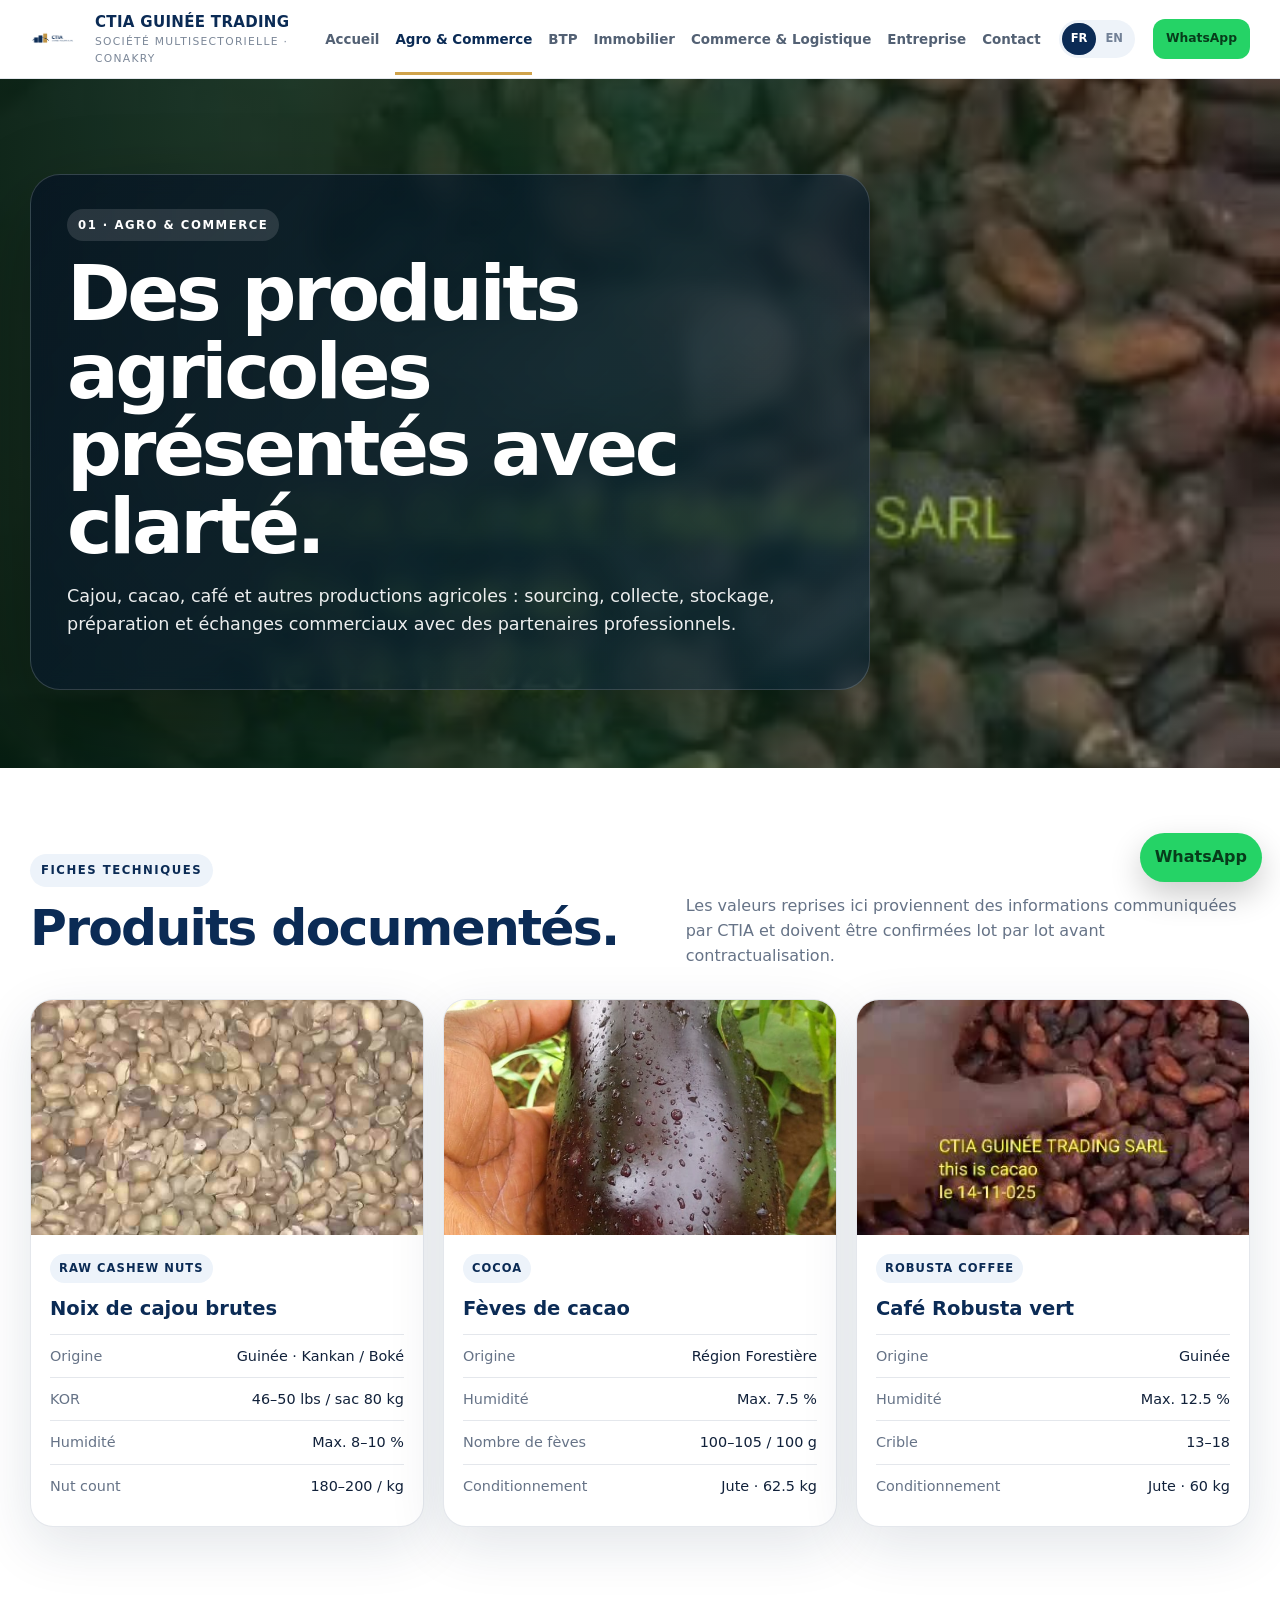
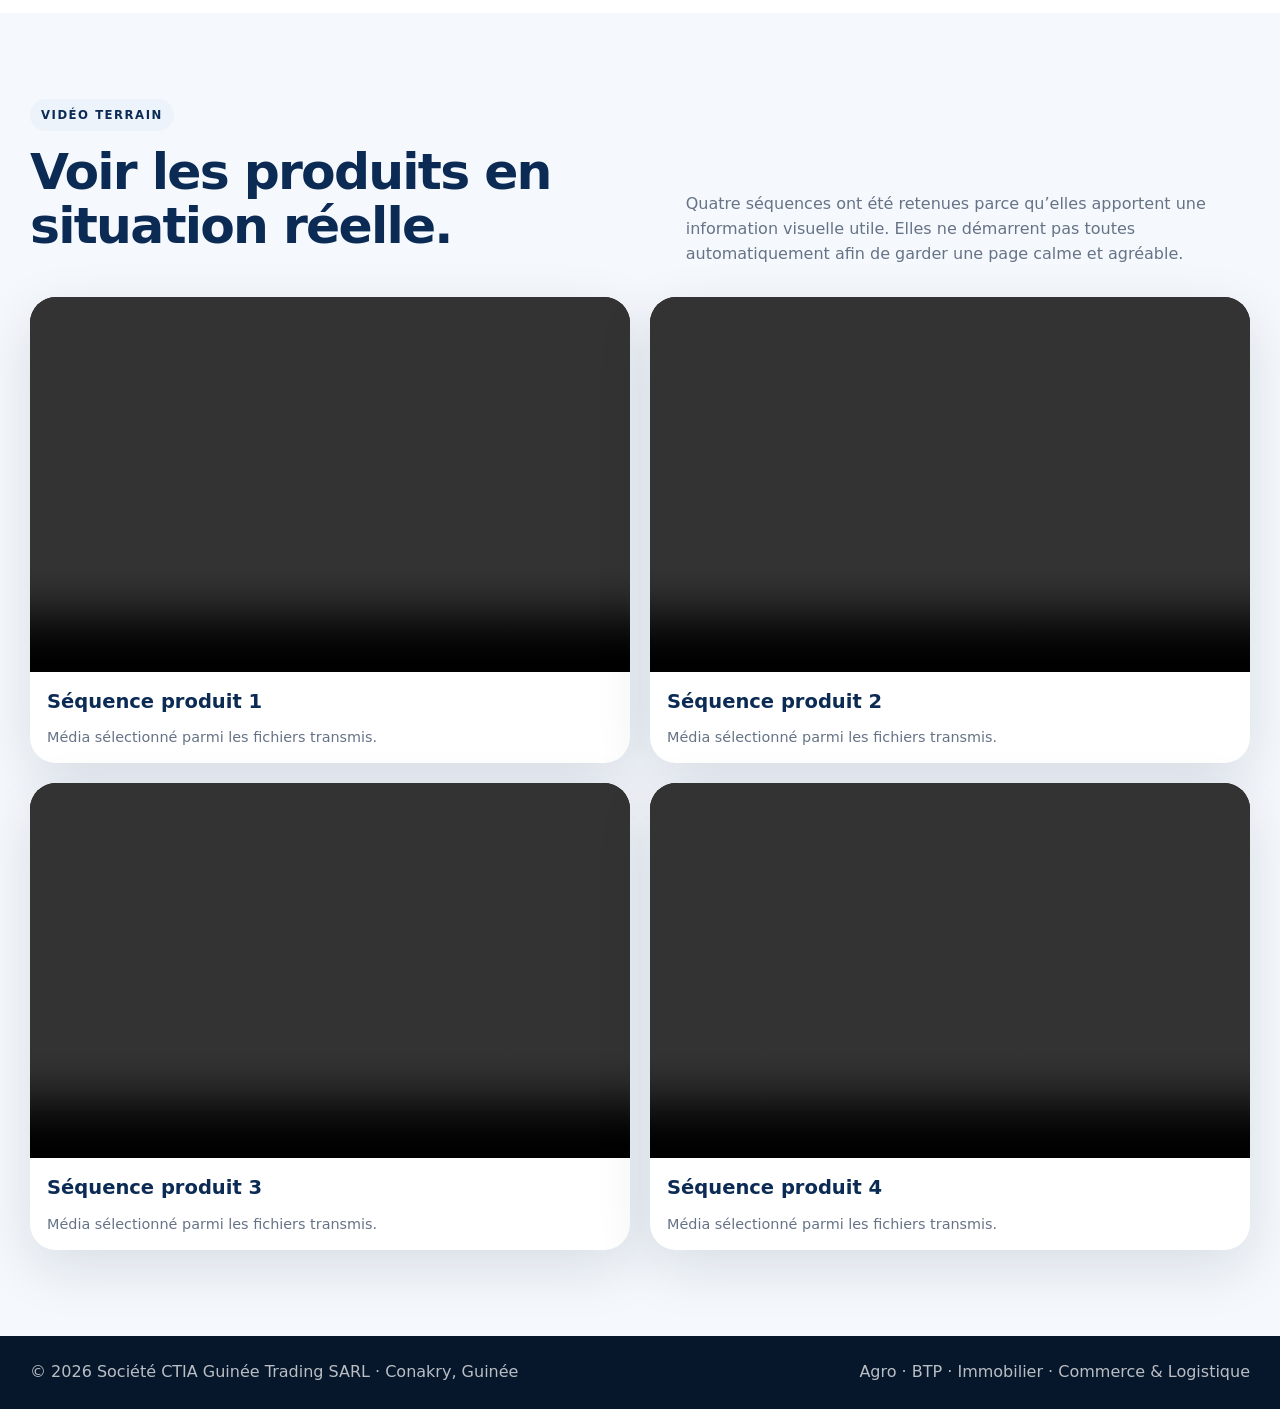
==== ctia-guinee-trading/agro.html @ 24e88678 "Add CTIA Guinée Trading website" ====
<!doctype html><html lang="fr"><head><meta charset="utf-8"><meta name="viewport" content="width=device-width,initial-scale=1"><meta name="description" content="Agriculture, cajou, cacao, café, sourcing, stockage et commerce."><meta name="theme-color" content="#0c2d59"><title>CTIA — Agro & Commerce</title><link rel="icon" href="assets/images/logo-ctia.png"><link rel="stylesheet" href="assets/site.css"></head><body><header class="top"><div class="wrap nav">
<a class="brand" href="index.html"><img src="assets/images/logo-ctia.png" alt="CTIA Guinée Trading"><span><b>CTIA GUINÉE TRADING</b><small>SOCIÉTÉ MULTISECTORIELLE · CONAKRY</small></span></a>
<nav class="navlinks" id="siteNav"><a href="index.html" class="" data-i18n="nav_home"></a><a href="agro.html" class="active" data-i18n="nav_agro"></a><a href="btp.html" class="" data-i18n="nav_btp"></a><a href="immobilier.html" class="" data-i18n="nav_immo"></a><a href="commerce.html" class="" data-i18n="nav_trade"></a><a href="entreprise.html" class="" data-i18n="nav_company"></a><a href="contact.html" class="" data-i18n="nav_contact"></a></nav>
<div class="lang"><button data-lang="fr">FR</button><button data-lang="en">EN</button></div>
<a class="nav-cta" href="https://wa.me/224626817279" target="_blank">WhatsApp</a>
<button class="menu" aria-label="Menu">☰</button></div></header><main>
<section class="hero hero-sub"><img class="hero-img" src="assets/images/agro1.jpg" alt="Agriculture"><div class="overlay green"></div><div class="wrap hero-copy"><div class="hero-panel"><div class="eyebrow">01 · AGRO & COMMERCE</div><h1 data-fr="Des produits agricoles présentés avec clarté." data-en="Agricultural products presented with clarity."></h1><p class="lead" data-fr="Cajou, cacao, café et autres productions agricoles : sourcing, collecte, stockage, préparation et échanges commerciaux avec des partenaires professionnels." data-en="Cashew, cocoa, coffee and other agricultural products: sourcing, collection, storage, preparation and trade with professional partners."></p></div></div></section>
<section class="section"><div class="wrap"><div class="intro reveal"><div><div class="eyebrow" data-fr="Fiches techniques" data-en="Technical sheets"></div><h2 data-fr="Produits documentés." data-en="Documented products."></h2></div><div><p data-fr="Les valeurs reprises ici proviennent des informations communiquées par CTIA et doivent être confirmées lot par lot avant contractualisation." data-en="The values shown here come from information supplied by CTIA and should be confirmed for each lot before contracting."></p></div></div><div class="specs">
<article class="spec-card reveal"><img src="assets/images/agro2.jpg" alt="Cajou"><div class="spec-pad"><div class="tag">RAW CASHEW NUTS</div><h3 data-fr="Noix de cajou brutes" data-en="Raw cashew nuts"></h3><div class="row"><span data-fr="Origine" data-en="Origin"></span><span>Guinée · Kankan / Boké</span></div><div class="row"><span>KOR</span><span>46–50 lbs / sac 80 kg</span></div><div class="row"><span data-fr="Humidité" data-en="Moisture"></span><span>Max. 8–10 %</span></div><div class="row"><span>Nut count</span><span>180–200 / kg</span></div></div></article>
<article class="spec-card reveal"><img src="assets/images/eggplant.jpg" alt="Agriculture"><div class="spec-pad"><div class="tag">COCOA</div><h3 data-fr="Fèves de cacao" data-en="Cocoa beans"></h3><div class="row"><span data-fr="Origine" data-en="Origin"></span><span>Région Forestière</span></div><div class="row"><span data-fr="Humidité" data-en="Moisture"></span><span>Max. 7.5 %</span></div><div class="row"><span data-fr="Nombre de fèves" data-en="Bean count"></span><span>100–105 / 100 g</span></div><div class="row"><span data-fr="Conditionnement" data-en="Packaging"></span><span>Jute · 62.5 kg</span></div></div></article>
<article class="spec-card reveal"><img src="assets/images/agro1.jpg" alt="Café"><div class="spec-pad"><div class="tag">ROBUSTA COFFEE</div><h3 data-fr="Café Robusta vert" data-en="Green Robusta coffee"></h3><div class="row"><span data-fr="Origine" data-en="Origin"></span><span>Guinée</span></div><div class="row"><span data-fr="Humidité" data-en="Moisture"></span><span>Max. 12.5 %</span></div><div class="row"><span data-fr="Crible" data-en="Screen"></span><span>13–18</span></div><div class="row"><span data-fr="Conditionnement" data-en="Packaging"></span><span>Jute · 60 kg</span></div></div></article>
</div></div></section>
<section class="section soft"><div class="wrap"><div class="intro reveal"><div><div class="eyebrow" data-fr="Vidéo terrain" data-en="Field video"></div><h2 data-fr="Voir les produits en situation réelle." data-en="See products in real conditions."></h2></div><div><p data-fr="Quatre séquences ont été retenues parce qu’elles apportent une information visuelle utile. Elles ne démarrent pas toutes automatiquement afin de garder une page calme et agréable." data-en="Four sequences were retained because they provide useful visual information. They do not all autoplay, keeping the page calm and comfortable."></p></div></div><div class="video-grid"><div class="video-box reveal"><video controls playsinline preload="metadata"><source src="assets/videos/agro-produit-1.mp4" type="video/mp4"></video><div class="vpad"><h3 data-fr="Séquence produit 1" data-en="Product sequence 1"></h3><p data-fr="Média sélectionné parmi les fichiers transmis." data-en="Media selected from the supplied files."></p></div></div><div class="video-box reveal"><video controls playsinline preload="metadata"><source src="assets/videos/agro-produit-2.mp4" type="video/mp4"></video><div class="vpad"><h3 data-fr="Séquence produit 2" data-en="Product sequence 2"></h3><p data-fr="Média sélectionné parmi les fichiers transmis." data-en="Media selected from the supplied files."></p></div></div><div class="video-box reveal"><video controls playsinline preload="metadata"><source src="assets/videos/agro-produit-3.mp4" type="video/mp4"></video><div class="vpad"><h3 data-fr="Séquence produit 3" data-en="Product sequence 3"></h3><p data-fr="Média sélectionné parmi les fichiers transmis." data-en="Media selected from the supplied files."></p></div></div><div class="video-box reveal"><video controls playsinline preload="metadata"><source src="assets/videos/agro-produit-4.mp4" type="video/mp4"></video><div class="vpad"><h3 data-fr="Séquence produit 4" data-en="Product sequence 4"></h3><p data-fr="Média sélectionné parmi les fichiers transmis." data-en="Media selected from the supplied files."></p></div></div></div></div></section>
</main><footer class="footer"><div class="wrap footer-row"><div>© 2026 Société CTIA Guinée Trading SARL · Conakry, Guinée</div><div>Agro · BTP · Immobilier · Commerce & Logistique</div></div></footer>
<a class="wa" href="https://wa.me/224626817279" target="_blank" aria-label="WhatsApp">WhatsApp</a>
<div class="lightbox" id="lightbox" aria-hidden="true"><div class="lightbox-bg" data-lightbox-close></div><button class="lightbox-close" data-lightbox-close>×</button><img id="lightboxImg" alt="Agrandissement"></div>
<script src="assets/site.js"></script></body></html>
---- ctia-guinee-trading/assets/site.css ----
:root{--navy:#0b2b55;--navy2:#123d73;--gold:#d0a34b;--green:#23885a;--green2:#46b77a;--blue:#1478c9;--trade:#6f55b4;--ink:#11213a;--muted:#667387;--bg:#f5f8fc;--line:rgba(12,43,85,.11);--white:#fff;--shadow:0 18px 56px rgba(15,39,74,.12)}
*{box-sizing:border-box}html{scroll-behavior:smooth}body{margin:0;font-family:Inter,ui-sans-serif,system-ui,-apple-system,"Segoe UI",Arial,sans-serif;background:#fff;color:var(--ink);line-height:1.55}a{text-decoration:none;color:inherit}img,video{display:block;width:100%}button{font:inherit}.wrap{width:min(1220px,calc(100% - 38px));margin:auto}
.top{position:sticky;top:0;z-index:90;background:rgba(255,255,255,.94);backdrop-filter:blur(18px);border-bottom:1px solid var(--line)}.nav{min-height:78px;display:flex;align-items:center;gap:18px}.brand{display:flex;align-items:center;gap:11px;min-width:250px}.brand img{width:54px;height:44px;object-fit:contain}.brand b{display:block;font-size:.94rem;letter-spacing:.02em;color:var(--navy)}.brand small{display:block;font-size:.67rem;letter-spacing:.12em;color:#7b8798}.navlinks{display:flex;gap:16px;align-items:center;margin-left:auto}.navlinks a{font-size:.84rem;font-weight:800;color:#536174;padding:27px 0 24px;position:relative;white-space:nowrap}.navlinks a:after{content:"";position:absolute;height:3px;left:0;right:100%;bottom:0;background:var(--gold);transition:.25s}.navlinks a:hover,.navlinks a.active{color:var(--navy)}.navlinks a:hover:after,.navlinks a.active:after{right:0}.lang{display:flex;padding:3px;background:#eef3f9;border-radius:999px}.lang button{border:0;background:transparent;padding:7px 9px;border-radius:999px;font-size:.72rem;font-weight:900;color:#718096;cursor:pointer}.lang button.active{background:var(--navy);color:#fff}.nav-cta{padding:10px 13px;border-radius:12px;background:#25d366;color:#073c1b;font-weight:900;font-size:.77rem}.menu{display:none;border:1px solid var(--line);background:#fff;border-radius:12px;padding:9px 12px;color:var(--navy);cursor:pointer}
.hero{position:relative;overflow:hidden;background:#07182c}.hero-home{min-height:86vh;display:grid;align-items:center}.hero-sub{min-height:64vh;display:grid;align-items:center}.hero video,.hero .hero-img{position:absolute;inset:0;width:100%;height:100%;object-fit:cover}.overlay{position:absolute;inset:0;background:linear-gradient(90deg,rgba(4,15,31,.91) 0%,rgba(5,24,48,.78) 43%,rgba(7,31,58,.38) 76%,rgba(7,31,58,.22) 100%),linear-gradient(0deg,rgba(3,13,28,.64),transparent 50%)}.overlay.green{background:linear-gradient(90deg,rgba(5,33,20,.91),rgba(11,64,37,.66),rgba(11,64,37,.22))}.overlay.gold{background:linear-gradient(90deg,rgba(46,29,5,.92),rgba(91,57,10,.62),rgba(91,57,10,.20))}.overlay.blue{background:linear-gradient(90deg,rgba(5,28,56,.92),rgba(9,67,112,.61),rgba(9,67,112,.19))}.overlay.trade{background:linear-gradient(90deg,rgba(27,20,58,.92),rgba(62,45,112,.62),rgba(62,45,112,.22))}.hero-copy{position:relative;z-index:2;color:#fff;padding:95px 0 78px}.hero-panel{width:min(840px,100%);padding:34px 36px;border-radius:30px;background:linear-gradient(135deg,rgba(5,18,36,.73),rgba(9,37,67,.48));border:1px solid rgba(255,255,255,.17);box-shadow:0 30px 90px rgba(0,0,0,.24);backdrop-filter:blur(10px)}.eyebrow{display:inline-flex;align-items:center;gap:9px;padding:7px 11px;border-radius:999px;background:rgba(255,255,255,.12);color:#fff;font-size:.73rem;text-transform:uppercase;letter-spacing:.13em;font-weight:900;margin-bottom:14px}.section .eyebrow,.text-card .eyebrow,.modal-copy .eyebrow{background:#edf3fa;color:var(--navy)}h1{font-size:clamp(2.6rem,6vw,5.15rem);line-height:1.01;letter-spacing:-.045em;margin:0 0 18px;max-width:930px}h2{font-size:clamp(1.9rem,4vw,3.15rem);line-height:1.07;letter-spacing:-.035em;margin:0 0 14px;color:var(--navy)}h3{margin:0 0 9px;font-size:1.22rem;color:var(--navy)}.lead{font-size:1.1rem;max-width:760px;color:rgba(255,255,255,.92)}.actions{display:flex;gap:12px;flex-wrap:wrap;margin-top:25px}.btn{display:inline-flex;align-items:center;justify-content:center;gap:8px;padding:13px 18px;border-radius:13px;background:var(--gold);color:#fff;font-weight:850;border:0;box-shadow:var(--shadow);cursor:pointer}.btn:hover{transform:translateY(-1px)}.btn.ghost{background:rgba(255,255,255,.10);border:1px solid rgba(255,255,255,.28);box-shadow:none}.btn.light{background:#fff;color:var(--navy)}.btn.green{background:var(--green)}.btn.blue{background:var(--blue)}.btn.trade{background:var(--trade)}.hero-stats{display:grid;grid-template-columns:repeat(3,1fr);gap:12px;margin-top:30px}.hero-stats div{background:rgba(255,255,255,.09);border:1px solid rgba(255,255,255,.14);padding:14px 16px;border-radius:16px}.hero-stats b{display:block;font-size:1.05rem}.hero-stats span{font-size:.81rem;color:rgba(255,255,255,.76)}
.sector-jump{display:flex;gap:8px;flex-wrap:wrap;margin-top:22px}.sector-chip{display:inline-flex;align-items:center;gap:8px;padding:9px 12px;border-radius:999px;background:rgba(255,255,255,.09);border:1px solid rgba(255,255,255,.14);font-size:.78rem;font-weight:800}.dot{width:8px;height:8px;border-radius:50%}.dot.green{background:#57d593}.dot.gold{background:#f0bc58}.dot.blue{background:#48a8ef}.dot.trade{background:#a795f0}
.section{padding:86px 0}.section.soft{background:var(--bg)}.section.dark{background:linear-gradient(135deg,#07182f,#123b6b);color:#fff}.section.dark h2,.section.dark h3{color:#fff}.muted-light{color:rgba(255,255,255,.76)}.intro{display:grid;grid-template-columns:1.05fr .95fr;gap:32px;align-items:end;margin-bottom:30px}.intro p{margin:0;color:var(--muted)}
.domain-grid{display:grid;grid-template-columns:repeat(4,minmax(0,1fr));gap:18px}.domain{position:relative;overflow:hidden;border-radius:26px;min-height:405px;box-shadow:var(--shadow);background:#12335f;border:1px solid rgba(255,255,255,.12);transition:.28s transform,.28s box-shadow}.domain:hover{transform:translateY(-5px);box-shadow:0 28px 76px rgba(15,39,74,.18)}.domain img,.domain video{position:absolute;inset:0;width:100%;height:100%;object-fit:cover;transition:.35s transform}.domain:hover img,.domain:hover video{transform:scale(1.035)}.domain:after{content:"";position:absolute;inset:0;background:linear-gradient(180deg,rgba(0,0,0,.04),rgba(3,12,24,.88) 84%)}.domain .content{position:absolute;left:0;right:0;bottom:0;padding:23px;color:#fff;z-index:2}.domain .num{font-size:.72rem;letter-spacing:.16em;text-transform:uppercase;color:rgba(255,255,255,.75);font-weight:900;margin-bottom:9px}.domain h3{color:#fff;font-size:1.35rem}.domain p{margin:0;color:rgba(255,255,255,.82);font-size:.91rem}.domain .arrow{position:absolute;top:20px;right:20px;font-size:20px;background:rgba(255,255,255,.16);width:40px;height:40px;border-radius:50%;display:grid;place-items:center}.sector-green{box-shadow:inset 0 5px 0 var(--green),var(--shadow)}.sector-gold{box-shadow:inset 0 5px 0 var(--gold),var(--shadow)}.sector-blue{box-shadow:inset 0 5px 0 var(--blue),var(--shadow)}.sector-trade{box-shadow:inset 0 5px 0 var(--trade),var(--shadow)}
.cards{display:grid;gap:18px}.cards.three{grid-template-columns:repeat(3,minmax(0,1fr))}.cards.four{grid-template-columns:repeat(4,minmax(0,1fr))}.card{background:#fff;border:1px solid var(--line);border-radius:22px;padding:23px;box-shadow:0 10px 32px rgba(14,30,55,.06)}.card p{margin:0;color:var(--muted)}.tag,.role{display:inline-flex;padding:6px 9px;border-radius:999px;font-size:.72rem;letter-spacing:.09em;text-transform:uppercase;font-weight:900;background:#edf3fa;color:var(--navy);margin-bottom:11px}.split{display:grid;grid-template-columns:1fr 1fr;gap:26px;align-items:stretch}.split.center{align-items:center}.media-card,.text-card,.video-box{border-radius:26px;overflow:hidden;box-shadow:var(--shadow);background:#fff;position:relative}.media-card img{width:100%;height:100%;object-fit:cover}.media-card.big-profile img{height:auto;object-fit:contain;background:#fff}.shade{position:absolute;inset:0;background:linear-gradient(180deg,rgba(11,26,50,0) 22%,rgba(11,26,50,.86) 100%)}.caption{position:absolute;left:22px;right:22px;bottom:21px;color:#fff;z-index:1}.text-card{padding:30px}.text-card p{color:var(--muted)}.pills,.skill-tags,.card-actions,.modal-actions,.contact-buttons{display:flex;flex-wrap:wrap;gap:8px}.pill,.skill-tags span{display:inline-flex;padding:8px 11px;border-radius:999px;background:#eef3f9;color:var(--navy);font-weight:750;font-size:.82rem}
.specs{display:grid;grid-template-columns:repeat(3,minmax(0,1fr));gap:19px}.spec-card{background:#fff;border-radius:23px;overflow:hidden;box-shadow:var(--shadow);border:1px solid var(--line)}.spec-card img{height:235px;width:100%;object-fit:cover}.spec-pad{padding:19px}.row{display:flex;justify-content:space-between;gap:14px;border-top:1px solid var(--line);padding:10px 0;font-size:.9rem}.row span:first-child{color:var(--muted)}
.gallery-grid,.gallery{display:grid;grid-template-columns:repeat(3,minmax(0,1fr));gap:16px}.gallery-grid figure,.gallery figure{margin:0;background:#fff;border-radius:20px;overflow:hidden;box-shadow:var(--shadow);cursor:zoom-in}.gallery-grid figure img,.gallery figure img{width:100%;height:275px;object-fit:cover;transition:.3s transform}.gallery-grid figure:hover img,.gallery figure:hover img{transform:scale(1.025)}.gallery-grid figure.tall{grid-row:span 2}.gallery-grid figure.tall img{height:100%}.gallery-grid figcaption,.gallery figcaption{padding:12px 15px;font-weight:750;color:var(--navy);font-size:.9rem}.video-grid{display:grid;grid-template-columns:repeat(2,minmax(0,1fr));gap:20px}.video-box video{width:100%;aspect-ratio:16/10;object-fit:cover;background:#000}.vpad{padding:15px 17px}.vpad p{color:var(--muted);font-size:.9rem;margin:4px 0 0}
.team-grid{display:grid;grid-template-columns:repeat(3,minmax(0,1fr));gap:19px}.team-card{background:#fff;border-radius:23px;overflow:hidden;box-shadow:var(--shadow);border:1px solid var(--line);cursor:pointer;transition:.25s transform,.25s box-shadow}.team-card:hover{transform:translateY(-4px);box-shadow:0 25px 70px rgba(14,30,55,.14)}.team-card .photo{height:315px;background:#eaf0f7;overflow:hidden;position:relative}.team-card .photo:after{content:"";position:absolute;left:0;right:0;bottom:0;height:48%;background:linear-gradient(transparent,rgba(7,26,53,.18));pointer-events:none}.team-card .photo img{width:100%;height:100%;object-fit:cover;object-position:center top}.team-card .pad{padding:19px}.team-card p{color:var(--muted);display:-webkit-box;-webkit-line-clamp:3;-webkit-box-orient:vertical;overflow:hidden}.mini-btn{display:inline-flex;align-items:center;justify-content:center;padding:9px 12px;border-radius:11px;background:#eef3f9;color:var(--navy);font-weight:850;border:0;cursor:pointer}.mini-btn.primary{background:var(--navy);color:#fff}
.trust-strip{display:grid;grid-template-columns:repeat(4,1fr);gap:12px}.trust-item{padding:18px;border-radius:18px;background:#fff;border:1px solid var(--line);box-shadow:0 8px 26px rgba(14,30,55,.05)}.trust-item b{display:block;color:var(--navy);font-size:1rem;margin-bottom:4px}.trust-item span{color:var(--muted);font-size:.84rem}.contact-grid{display:grid;grid-template-columns:1.15fr .85fr;gap:20px}.contact-panel{padding:30px;border-radius:25px;background:var(--navy);color:#fff}.contact-panel.light{background:#fff;color:var(--ink);border:1px solid var(--line)}.contact-line{padding:13px 0;border-bottom:1px solid rgba(255,255,255,.14)}.contact-panel.light .contact-line{border-color:var(--line)}.contact-line small{display:block;font-size:.68rem;text-transform:uppercase;letter-spacing:.12em;color:#e0b55f;font-weight:900}.contact-line b{display:block;margin-top:4px}.footer{background:#06162b;color:rgba(255,255,255,.72);padding:24px 0}.footer-row{display:flex;justify-content:space-between;gap:18px;flex-wrap:wrap}.wa{position:fixed;right:18px;bottom:18px;z-index:75;background:#25d366;color:#073c1b;padding:12px 15px;border-radius:999px;font-weight:900;box-shadow:0 13px 32px rgba(0,0,0,.2)}
.modal{position:fixed;inset:0;display:none;z-index:120}.modal.open{display:block}.modal-backdrop{position:absolute;inset:0;background:rgba(4,12,25,.76);backdrop-filter:blur(6px)}.modal-dialog{position:relative;z-index:1;width:min(1000px,calc(100% - 26px));margin:4vh auto;background:#fff;border-radius:28px;padding:25px;box-shadow:0 30px 100px rgba(0,0,0,.28);max-height:92vh;overflow:auto}.modal-close{position:absolute;right:12px;top:8px;border:0;background:#eef3f9;width:40px;height:40px;border-radius:50%;font-size:27px;color:var(--navy);cursor:pointer}.modal-grid{display:grid;grid-template-columns:350px 1fr;gap:25px}.modal-photo img{border-radius:20px;width:100%;height:470px;object-fit:cover;object-position:center top;background:#edf2f7}.modal-copy h3{font-size:2rem;margin-top:7px}.qualification{margin-top:16px;padding:15px 16px;border-radius:16px;background:#f6f8fb;border:1px solid var(--line)}.qualification b{display:block;color:var(--navy);margin-bottom:4px}.contact-inline{font-weight:750;color:var(--navy);margin-top:15px}.contact-buttons a{padding:9px 12px;border-radius:11px;background:var(--navy);color:#fff;font-weight:850;font-size:.84rem}.contact-buttons a.email{background:#eef3f9;color:var(--navy)}
.lightbox{position:fixed;inset:0;display:none;z-index:130;align-items:center;justify-content:center;padding:28px}.lightbox.open{display:flex}.lightbox-bg{position:absolute;inset:0;background:rgba(3,9,19,.9)}.lightbox img{position:relative;z-index:2;max-width:94vw;max-height:90vh;object-fit:contain;border-radius:18px}.lightbox-close{position:absolute;z-index:3;right:23px;top:18px;width:44px;height:44px;border:0;border-radius:50%;font-size:30px;background:#fff;color:var(--navy);cursor:pointer}.reveal{opacity:0;transform:translateY(20px);transition:.6s}.reveal.in{opacity:1;transform:none}
@media(max-width:1100px){.nav-cta{display:none}.domain-grid{grid-template-columns:repeat(2,1fr)}.team-grid,.cards.three,.cards.four,.specs,.gallery-grid,.gallery{grid-template-columns:repeat(2,1fr)}.intro,.split,.contact-grid,.modal-grid{grid-template-columns:1fr}.modal-photo img{height:auto;max-height:520px}.trust-strip{grid-template-columns:repeat(2,1fr)}}
@media(max-width:790px){.brand{min-width:0}.brand b{font-size:.87rem}.brand small{display:none}.menu{display:block;margin-left:auto}.navlinks{position:absolute;left:14px;right:14px;top:70px;display:none;flex-direction:column;align-items:stretch;padding:12px;background:#fff;border:1px solid var(--line);border-radius:18px;box-shadow:var(--shadow)}.navlinks.open{display:flex}.navlinks a{padding:10px 12px}.navlinks a:after{display:none}.lang{display:none}.hero-home{min-height:82vh}.hero-panel{padding:26px 22px;border-radius:24px}.hero-stats{grid-template-columns:1fr}.section{padding:66px 0}.domain-grid,.team-grid,.cards.three,.cards.four,.specs,.gallery-grid,.gallery,.video-grid,.trust-strip{grid-template-columns:1fr}.domain{min-height:345px}.team-card .photo{height:290px}h1{font-size:2.7rem}.modal-dialog{padding:18px;margin:2vh auto;max-height:96vh}.modal-photo img{height:390px}.wa{right:12px;bottom:12px}}
@media(prefers-reduced-motion:reduce){html{scroll-behavior:auto}.reveal{opacity:1;transform:none;transition:none}.domain,.team-card,.domain img,.gallery img{transition:none}}

/* V3.1 — Leadership & institutional trust */
.leadership-grid{display:grid;grid-template-columns:repeat(2,minmax(0,1fr));gap:22px}
.leader-card{background:#fff;border:1px solid var(--line);border-radius:28px;overflow:hidden;box-shadow:var(--shadow);display:grid;grid-template-columns:210px 1fr;min-height:330px}
.leader-photo{background:#edf3f9;min-height:330px}
.leader-photo img{width:100%;height:100%;object-fit:cover;object-position:center top}
.leader-copy{padding:25px}.leader-copy h3{font-size:1.55rem;margin:5px 0 8px}.leader-copy p{color:var(--muted);margin:0 0 15px}
.leader-contact{display:grid;gap:6px;margin-top:14px;font-size:.88rem}.leader-contact a{color:var(--navy);font-weight:800}
.institutional{display:grid;grid-template-columns:1.03fr .97fr;gap:26px;align-items:center;background:#fff;border:1px solid var(--line);border-radius:30px;padding:18px;box-shadow:var(--shadow)}
.institutional-media{border-radius:22px;overflow:hidden;min-height:360px;background:#eaf0f7}.institutional-media img{width:100%;height:100%;min-height:360px;object-fit:cover}
.institutional-copy{padding:15px 18px 15px 7px}.institutional-copy p{color:var(--muted)}
.institutional-meta{display:flex;gap:8px;flex-wrap:wrap;margin:10px 0 16px}.meta-pill{display:inline-flex;padding:7px 10px;border-radius:999px;background:#eef3f9;color:var(--navy);font-size:.76rem;font-weight:850}
@media(max-width:1000px){.leadership-grid,.institutional{grid-template-columns:1fr}.leader-card{grid-template-columns:180px 1fr}}
@media(max-width:650px){.leader-card{grid-template-columns:1fr}.leader-photo{min-height:310px;height:310px}.institutional-media,.institutional-media img{min-height:250px}.institutional-copy{padding:8px}}
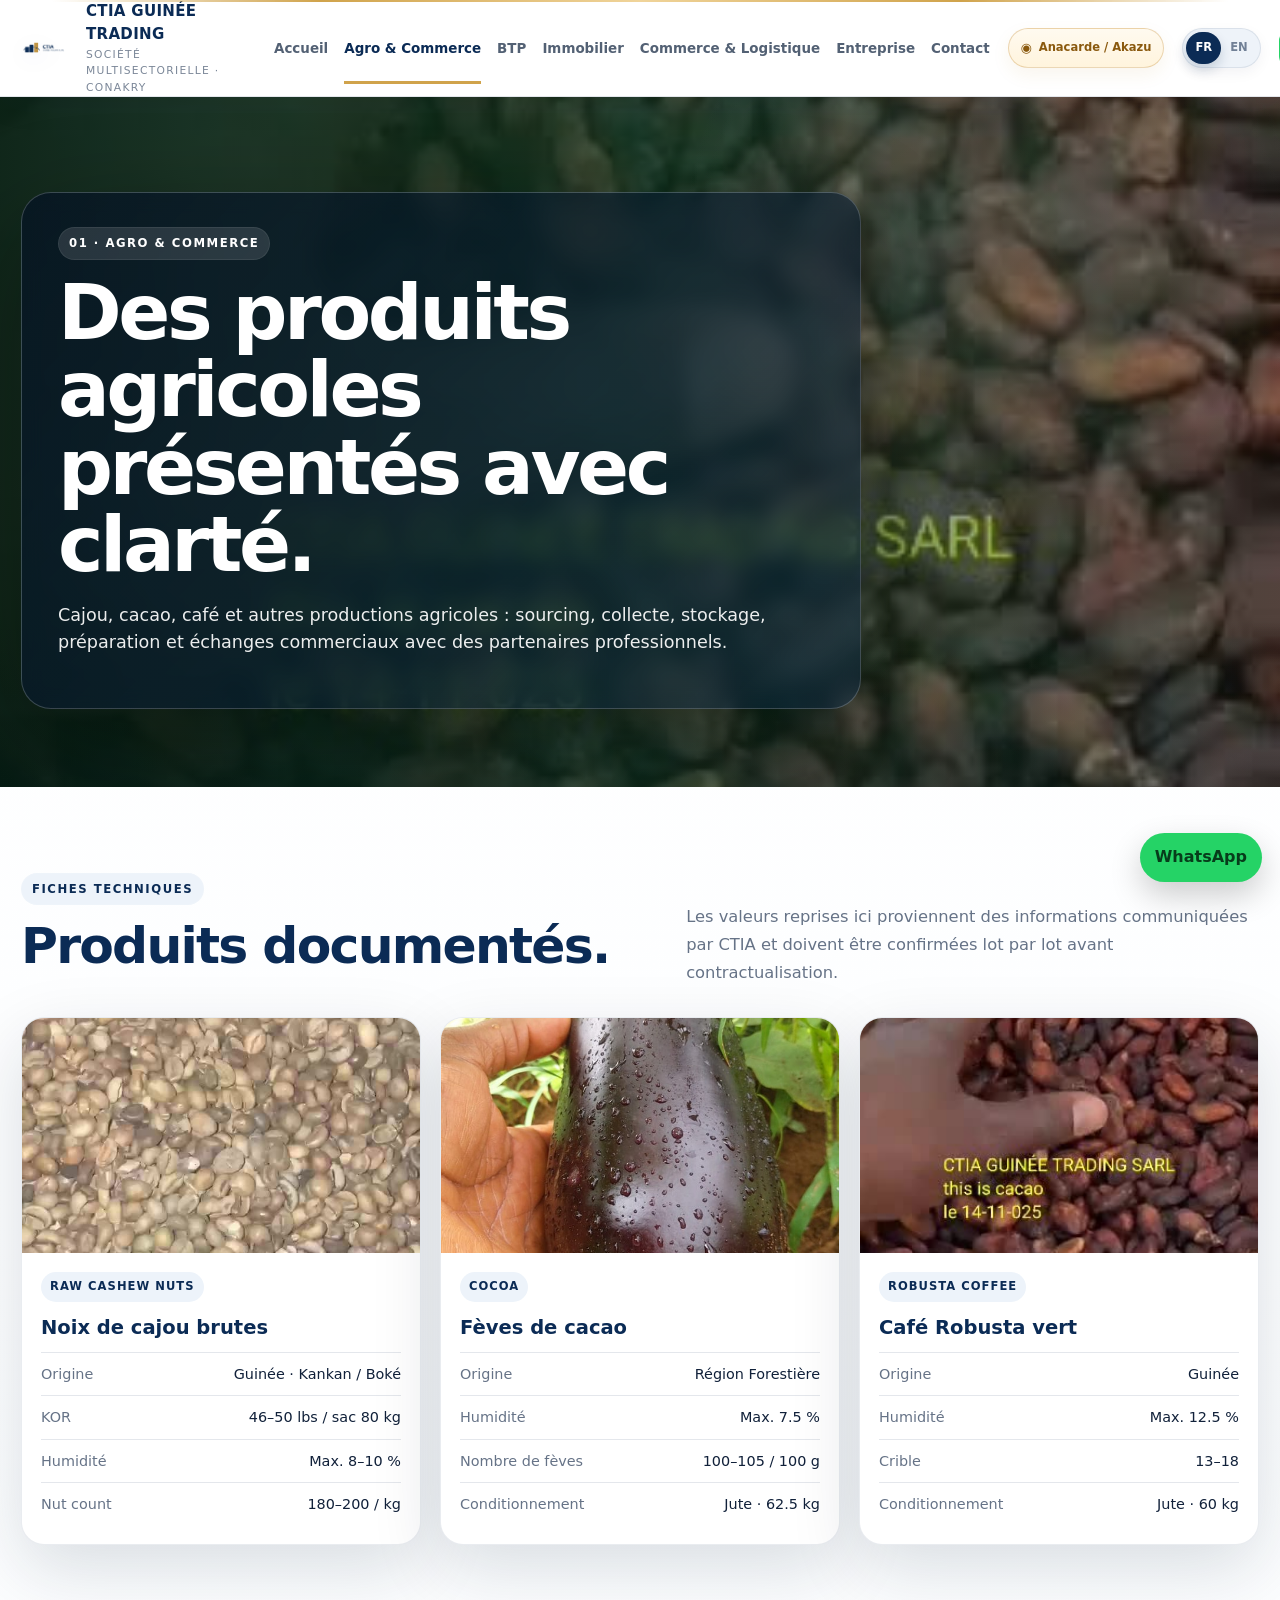
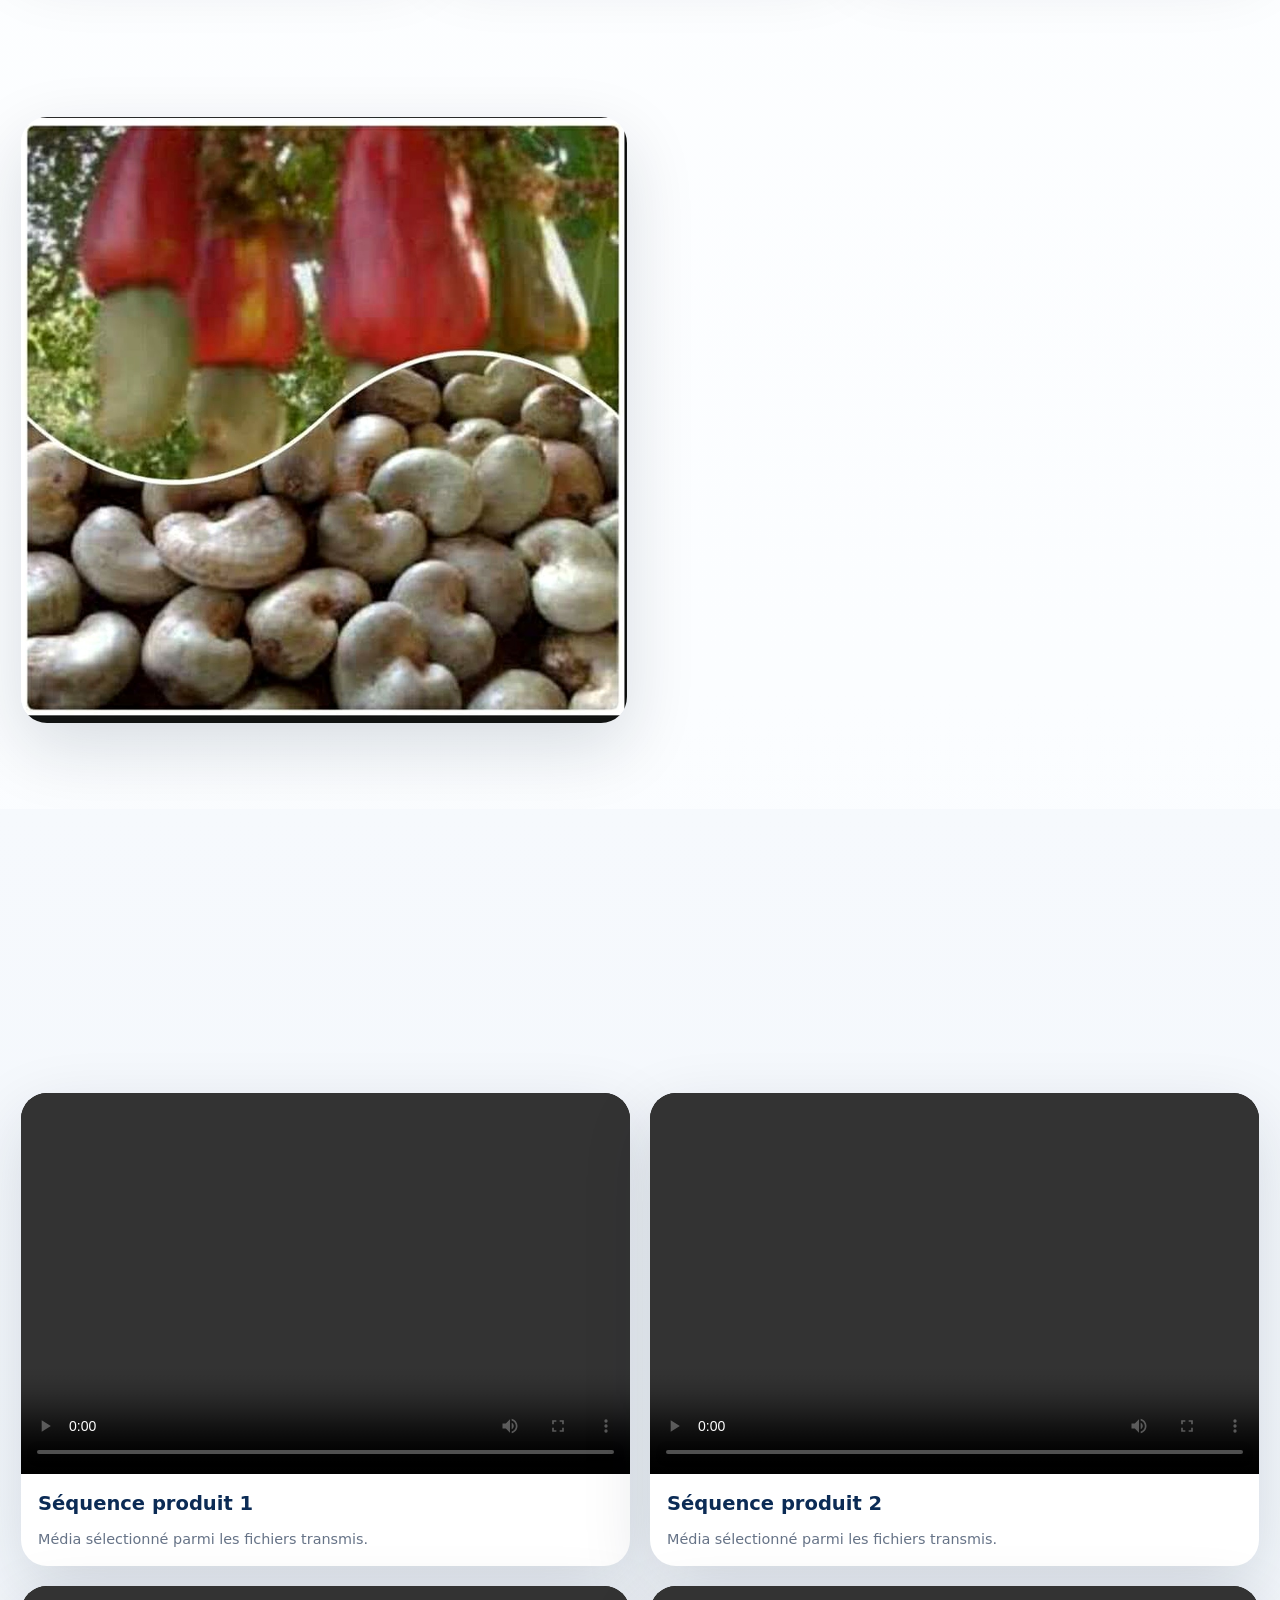
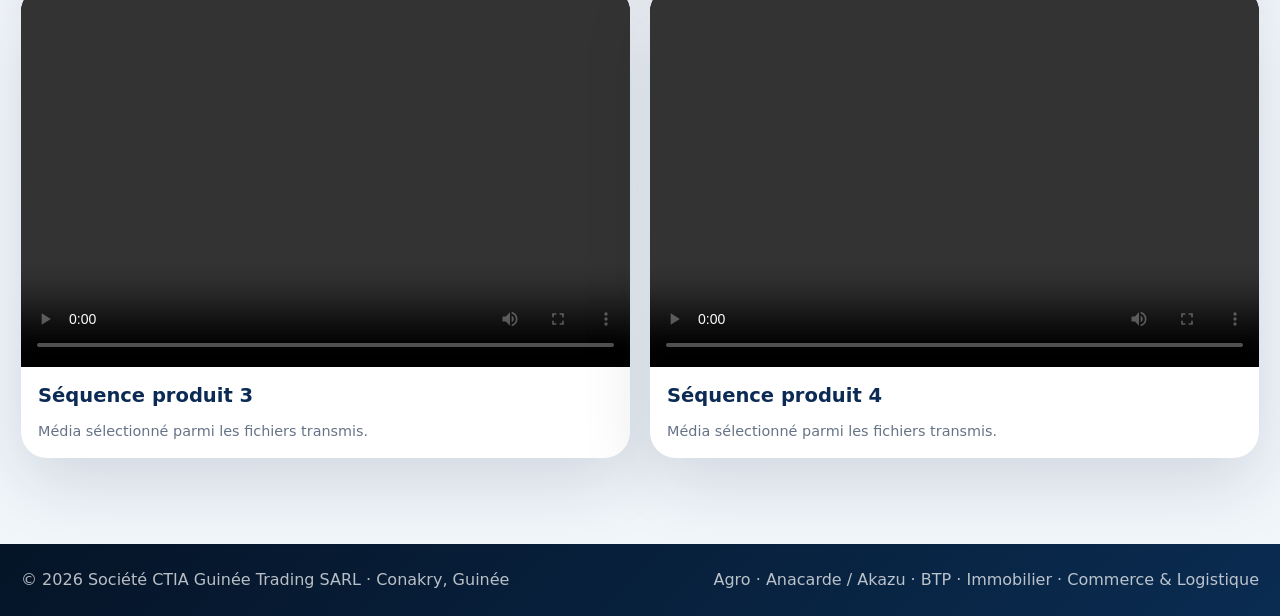
==== commit 4789fb5a: "Update CTIA Guinée Trading – V4 Final" ====
--- a/ctia-guinee-trading/agro.html
+++ b/ctia-guinee-trading/agro.html
@@ -1,17 +1,19 @@
-<!doctype html><html lang="fr"><head><meta charset="utf-8"><meta name="viewport" content="width=device-width,initial-scale=1"><meta name="description" content="Agriculture, cajou, cacao, café, sourcing, stockage et commerce."><meta name="theme-color" content="#0c2d59"><title>CTIA — Agro & Commerce</title><link rel="icon" href="assets/images/logo-ctia.png"><link rel="stylesheet" href="assets/site.css"></head><body><header class="top"><div class="wrap nav">
-<a class="brand" href="index.html"><img src="assets/images/logo-ctia.png" alt="CTIA Guinée Trading"><span><b>CTIA GUINÉE TRADING</b><small>SOCIÉTÉ MULTISECTORIELLE · CONAKRY</small></span></a>
-<nav class="navlinks" id="siteNav"><a href="index.html" class="" data-i18n="nav_home"></a><a href="agro.html" class="active" data-i18n="nav_agro"></a><a href="btp.html" class="" data-i18n="nav_btp"></a><a href="immobilier.html" class="" data-i18n="nav_immo"></a><a href="commerce.html" class="" data-i18n="nav_trade"></a><a href="entreprise.html" class="" data-i18n="nav_company"></a><a href="contact.html" class="" data-i18n="nav_contact"></a></nav>
-<div class="lang"><button data-lang="fr">FR</button><button data-lang="en">EN</button></div>
+<!DOCTYPE html>
+
+<html lang="fr"><head><meta charset="utf-8"/><meta content="width=device-width,initial-scale=1" name="viewport"/><meta content="Agriculture, cajou, cacao, café, sourcing, stockage et commerce." name="description"/><meta content="#071a34" name="theme-color"/><title>CTIA — Agro &amp; Commerce</title><link href="assets/images/logo-ctia.png" rel="icon"/><link href="assets/site.css" rel="stylesheet"/></head><body><header class="top"><div class="wrap nav">
+<a class="brand" href="index.html"><img alt="CTIA Guinée Trading" src="assets/images/logo-ctia.png"/><span><b>CTIA GUINÉE TRADING</b><small>SOCIÉTÉ MULTISECTORIELLE · CONAKRY</small></span></a>
+<nav class="navlinks" id="siteNav"><a class="" data-i18n="nav_home" href="index.html"></a><a class="active" data-i18n="nav_agro" href="agro.html"></a><a class="" data-i18n="nav_btp" href="btp.html"></a><a class="" data-i18n="nav_immo" href="immobilier.html"></a><a class="" data-i18n="nav_trade" href="commerce.html"></a><a class="mobile-akazu" data-i18n="nav_akazu" href="akazu.html"></a><a class="" data-i18n="nav_company" href="entreprise.html"></a><a class="" data-i18n="nav_contact" href="contact.html"></a></nav>
+<a class="akazu-nav" data-en="Cashew / Akazu" data-fr="Anacarde / Akazu" href="akazu.html">Anacarde / Akazu</a><div class="lang"><button aria-label="Français" data-lang="fr" title="Français">FR</button><button aria-label="English" data-lang="en" title="English">EN</button></div>
 <a class="nav-cta" href="https://wa.me/224626817279" target="_blank">WhatsApp</a>
-<button class="menu" aria-label="Menu">☰</button></div></header><main>
-<section class="hero hero-sub"><img class="hero-img" src="assets/images/agro1.jpg" alt="Agriculture"><div class="overlay green"></div><div class="wrap hero-copy"><div class="hero-panel"><div class="eyebrow">01 · AGRO & COMMERCE</div><h1 data-fr="Des produits agricoles présentés avec clarté." data-en="Agricultural products presented with clarity."></h1><p class="lead" data-fr="Cajou, cacao, café et autres productions agricoles : sourcing, collecte, stockage, préparation et échanges commerciaux avec des partenaires professionnels." data-en="Cashew, cocoa, coffee and other agricultural products: sourcing, collection, storage, preparation and trade with professional partners."></p></div></div></section>
-<section class="section"><div class="wrap"><div class="intro reveal"><div><div class="eyebrow" data-fr="Fiches techniques" data-en="Technical sheets"></div><h2 data-fr="Produits documentés." data-en="Documented products."></h2></div><div><p data-fr="Les valeurs reprises ici proviennent des informations communiquées par CTIA et doivent être confirmées lot par lot avant contractualisation." data-en="The values shown here come from information supplied by CTIA and should be confirmed for each lot before contracting."></p></div></div><div class="specs">
-<article class="spec-card reveal"><img src="assets/images/agro2.jpg" alt="Cajou"><div class="spec-pad"><div class="tag">RAW CASHEW NUTS</div><h3 data-fr="Noix de cajou brutes" data-en="Raw cashew nuts"></h3><div class="row"><span data-fr="Origine" data-en="Origin"></span><span>Guinée · Kankan / Boké</span></div><div class="row"><span>KOR</span><span>46–50 lbs / sac 80 kg</span></div><div class="row"><span data-fr="Humidité" data-en="Moisture"></span><span>Max. 8–10 %</span></div><div class="row"><span>Nut count</span><span>180–200 / kg</span></div></div></article>
-<article class="spec-card reveal"><img src="assets/images/eggplant.jpg" alt="Agriculture"><div class="spec-pad"><div class="tag">COCOA</div><h3 data-fr="Fèves de cacao" data-en="Cocoa beans"></h3><div class="row"><span data-fr="Origine" data-en="Origin"></span><span>Région Forestière</span></div><div class="row"><span data-fr="Humidité" data-en="Moisture"></span><span>Max. 7.5 %</span></div><div class="row"><span data-fr="Nombre de fèves" data-en="Bean count"></span><span>100–105 / 100 g</span></div><div class="row"><span data-fr="Conditionnement" data-en="Packaging"></span><span>Jute · 62.5 kg</span></div></div></article>
-<article class="spec-card reveal"><img src="assets/images/agro1.jpg" alt="Café"><div class="spec-pad"><div class="tag">ROBUSTA COFFEE</div><h3 data-fr="Café Robusta vert" data-en="Green Robusta coffee"></h3><div class="row"><span data-fr="Origine" data-en="Origin"></span><span>Guinée</span></div><div class="row"><span data-fr="Humidité" data-en="Moisture"></span><span>Max. 12.5 %</span></div><div class="row"><span data-fr="Crible" data-en="Screen"></span><span>13–18</span></div><div class="row"><span data-fr="Conditionnement" data-en="Packaging"></span><span>Jute · 60 kg</span></div></div></article>
+<button aria-label="Menu" class="menu">☰</button></div></header><main>
+<section class="hero hero-sub"><img alt="Agriculture" class="hero-img" src="assets/images/agro1.jpg"/><div class="overlay green"></div><div class="wrap hero-copy"><div class="hero-panel"><div class="eyebrow">01 · AGRO &amp; COMMERCE</div><h1 data-en="Agricultural products presented with clarity." data-fr="Des produits agricoles présentés avec clarté."></h1><p class="lead" data-en="Cashew, cocoa, coffee and other agricultural products: sourcing, collection, storage, preparation and trade with professional partners." data-fr="Cajou, cacao, café et autres productions agricoles : sourcing, collecte, stockage, préparation et échanges commerciaux avec des partenaires professionnels."></p></div></div></section>
+<section class="section"><div class="wrap"><div class="intro reveal"><div><div class="eyebrow" data-en="Technical sheets" data-fr="Fiches techniques"></div><h2 data-en="Documented products." data-fr="Produits documentés."></h2></div><div><p data-en="The values shown here come from information supplied by CTIA and should be confirmed for each lot before contracting." data-fr="Les valeurs reprises ici proviennent des informations communiquées par CTIA et doivent être confirmées lot par lot avant contractualisation."></p></div></div><div class="specs">
+<article class="spec-card reveal"><img alt="Cajou" src="assets/images/agro2.jpg"/><div class="spec-pad"><div class="tag">RAW CASHEW NUTS</div><h3 data-en="Raw cashew nuts" data-fr="Noix de cajou brutes"></h3><div class="row"><span data-en="Origin" data-fr="Origine"></span><span>Guinée · Kankan / Boké</span></div><div class="row"><span>KOR</span><span>46–50 lbs / sac 80 kg</span></div><div class="row"><span data-en="Moisture" data-fr="Humidité"></span><span>Max. 8–10 %</span></div><div class="row"><span>Nut count</span><span>180–200 / kg</span></div></div></article>
+<article class="spec-card reveal"><img alt="Agriculture" src="assets/images/eggplant.jpg"/><div class="spec-pad"><div class="tag">COCOA</div><h3 data-en="Cocoa beans" data-fr="Fèves de cacao"></h3><div class="row"><span data-en="Origin" data-fr="Origine"></span><span>Région Forestière</span></div><div class="row"><span data-en="Moisture" data-fr="Humidité"></span><span>Max. 7.5 %</span></div><div class="row"><span data-en="Bean count" data-fr="Nombre de fèves"></span><span>100–105 / 100 g</span></div><div class="row"><span data-en="Packaging" data-fr="Conditionnement"></span><span>Jute · 62.5 kg</span></div></div></article>
+<article class="spec-card reveal"><img alt="Café" src="assets/images/agro1.jpg"/><div class="spec-pad"><div class="tag">ROBUSTA COFFEE</div><h3 data-en="Green Robusta coffee" data-fr="Café Robusta vert"></h3><div class="row"><span data-en="Origin" data-fr="Origine"></span><span>Guinée</span></div><div class="row"><span data-en="Moisture" data-fr="Humidité"></span><span>Max. 12.5 %</span></div><div class="row"><span data-en="Screen" data-fr="Crible"></span><span>13–18</span></div><div class="row"><span data-en="Packaging" data-fr="Conditionnement"></span><span>Jute · 60 kg</span></div></div></article>
 </div></div></section>
-<section class="section soft"><div class="wrap"><div class="intro reveal"><div><div class="eyebrow" data-fr="Vidéo terrain" data-en="Field video"></div><h2 data-fr="Voir les produits en situation réelle." data-en="See products in real conditions."></h2></div><div><p data-fr="Quatre séquences ont été retenues parce qu’elles apportent une information visuelle utile. Elles ne démarrent pas toutes automatiquement afin de garder une page calme et agréable." data-en="Four sequences were retained because they provide useful visual information. They do not all autoplay, keeping the page calm and comfortable."></p></div></div><div class="video-grid"><div class="video-box reveal"><video controls playsinline preload="metadata"><source src="assets/videos/agro-produit-1.mp4" type="video/mp4"></video><div class="vpad"><h3 data-fr="Séquence produit 1" data-en="Product sequence 1"></h3><p data-fr="Média sélectionné parmi les fichiers transmis." data-en="Media selected from the supplied files."></p></div></div><div class="video-box reveal"><video controls playsinline preload="metadata"><source src="assets/videos/agro-produit-2.mp4" type="video/mp4"></video><div class="vpad"><h3 data-fr="Séquence produit 2" data-en="Product sequence 2"></h3><p data-fr="Média sélectionné parmi les fichiers transmis." data-en="Media selected from the supplied files."></p></div></div><div class="video-box reveal"><video controls playsinline preload="metadata"><source src="assets/videos/agro-produit-3.mp4" type="video/mp4"></video><div class="vpad"><h3 data-fr="Séquence produit 3" data-en="Product sequence 3"></h3><p data-fr="Média sélectionné parmi les fichiers transmis." data-en="Media selected from the supplied files."></p></div></div><div class="video-box reveal"><video controls playsinline preload="metadata"><source src="assets/videos/agro-produit-4.mp4" type="video/mp4"></video><div class="vpad"><h3 data-fr="Séquence produit 4" data-en="Product sequence 4"></h3><p data-fr="Média sélectionné parmi les fichiers transmis." data-en="Media selected from the supplied files."></p></div></div></div></div></section>
-</main><footer class="footer"><div class="wrap footer-row"><div>© 2026 Société CTIA Guinée Trading SARL · Conakry, Guinée</div><div>Agro · BTP · Immobilier · Commerce & Logistique</div></div></footer>
-<a class="wa" href="https://wa.me/224626817279" target="_blank" aria-label="WhatsApp">WhatsApp</a>
-<div class="lightbox" id="lightbox" aria-hidden="true"><div class="lightbox-bg" data-lightbox-close></div><button class="lightbox-close" data-lightbox-close>×</button><img id="lightboxImg" alt="Agrandissement"></div>
+<section class="section akazu-focus"><div class="wrap split center"><div class="media-card reveal"><img alt="Anacarde Akazu" src="assets/images/akazu-cashew.jpg"/></div><div class="text-card reveal"><div class="eyebrow" data-en="Cashew / Akazu focus" data-fr="Focus anacarde / Akazu"></div><h2 data-en="A dedicated offer for cashew requirements." data-fr="Une offre dédiée pour les demandes en noix de cajou."></h2><p data-en="For partners specifically looking for cashew, CTIA now provides a dedicated space with field visuals, technical indications, lot preparation and direct contact to discuss volume, quality and schedule." data-fr="Pour les partenaires recherchant spécifiquement de l’anacarde, CTIA dispose désormais d’un espace dédié : visuels terrain, indications techniques, préparation des lots et contact direct pour étudier volume, qualité et calendrier."></p><div class="actions"><a class="btn" data-en="Explore Akazu" data-fr="Découvrir l’espace Akazu" href="akazu.html"></a></div></div></div></section><section class="section soft"><div class="wrap"><div class="intro reveal"><div><div class="eyebrow" data-en="Field video" data-fr="Vidéo terrain"></div><h2 data-en="See products in real conditions." data-fr="Voir les produits en situation réelle."></h2></div><div><p data-en="Four sequences were retained because they provide useful visual information. They do not all autoplay, keeping the page calm and comfortable." data-fr="Quatre séquences ont été retenues parce qu’elles apportent une information visuelle utile. Elles ne démarrent pas toutes automatiquement afin de garder une page calme et agréable."></p></div></div><div class="video-grid"><div class="video-box reveal"><video controls="" playsinline="" preload="metadata"><source src="assets/videos/agro-produit-1.mp4" type="video/mp4"/></video><div class="vpad"><h3 data-en="Product sequence 1" data-fr="Séquence produit 1"></h3><p data-en="Media selected from the supplied files." data-fr="Média sélectionné parmi les fichiers transmis."></p></div></div><div class="video-box reveal"><video controls="" playsinline="" preload="metadata"><source src="assets/videos/agro-produit-2.mp4" type="video/mp4"/></video><div class="vpad"><h3 data-en="Product sequence 2" data-fr="Séquence produit 2"></h3><p data-en="Media selected from the supplied files." data-fr="Média sélectionné parmi les fichiers transmis."></p></div></div><div class="video-box reveal"><video controls="" playsinline="" preload="metadata"><source src="assets/videos/agro-produit-3.mp4" type="video/mp4"/></video><div class="vpad"><h3 data-en="Product sequence 3" data-fr="Séquence produit 3"></h3><p data-en="Media selected from the supplied files." data-fr="Média sélectionné parmi les fichiers transmis."></p></div></div><div class="video-box reveal"><video controls="" playsinline="" preload="metadata"><source src="assets/videos/agro-produit-4.mp4" type="video/mp4"/></video><div class="vpad"><h3 data-en="Product sequence 4" data-fr="Séquence produit 4"></h3><p data-en="Media selected from the supplied files." data-fr="Média sélectionné parmi les fichiers transmis."></p></div></div></div></div></section>
+</main><footer class="footer"><div class="wrap footer-row"><div>© 2026 Société CTIA Guinée Trading SARL · Conakry, Guinée</div><div>Agro · Anacarde / Akazu · BTP · Immobilier · Commerce &amp; Logistique</div></div></footer>
+<a aria-label="WhatsApp" class="wa" href="https://wa.me/224626817279" target="_blank">WhatsApp</a>
+<div aria-hidden="true" class="lightbox" id="lightbox"><div class="lightbox-bg" data-lightbox-close=""></div><button class="lightbox-close" data-lightbox-close="">×</button><img alt="Agrandissement" id="lightboxImg"/></div>
 <script src="assets/site.js"></script></body></html>
--- a/ctia-guinee-trading/assets/site.css
+++ b/ctia-guinee-trading/assets/site.css
@@ -30,3 +30,35 @@
 .institutional-meta{display:flex;gap:8px;flex-wrap:wrap;margin:10px 0 16px}.meta-pill{display:inline-flex;padding:7px 10px;border-radius:999px;background:#eef3f9;color:var(--navy);font-size:.76rem;font-weight:850}
 @media(max-width:1000px){.leadership-grid,.institutional{grid-template-columns:1fr}.leader-card{grid-template-columns:180px 1fr}}
 @media(max-width:650px){.leader-card{grid-template-columns:1fr}.leader-photo{min-height:310px;height:310px}.institutional-media,.institutional-media img{min-height:250px}.institutional-copy{padding:8px}}
+
+
+/* =========================================================
+   V4 PREMIUM — CTIA GUINÉE TRADING
+   High-end clarity, trust, mobile-first language access
+   ========================================================= */
+:root{--akazu:#b77a1e;--akazu2:#e3b351;--premium-shadow:0 24px 70px rgba(7,26,52,.14);--premium-line:rgba(11,43,85,.10)}
+body.premium-v4,body{background:linear-gradient(180deg,#fff 0%,#fbfdff 60%,#f5f8fc 100%)}
+.top{box-shadow:0 8px 35px rgba(7,26,52,.055)}.top:before{content:"";position:absolute;left:0;right:0;top:0;height:2px;background:linear-gradient(90deg,transparent 4%,var(--gold) 25%,#f0d49a 50%,var(--gold) 75%,transparent 96%)}
+.wrap{width:min(1320px,calc(100% - 42px))}.nav{min-height:82px}.brand{min-width:235px}.brand img{filter:drop-shadow(0 5px 10px rgba(11,43,85,.08))}
+.akazu-nav{display:inline-flex;align-items:center;gap:7px;padding:9px 12px;border-radius:999px;border:1px solid rgba(183,122,30,.28);background:linear-gradient(180deg,#fffaf0,#fff4dd);color:#8a590e;font-size:.72rem;font-weight:900;white-space:nowrap;box-shadow:0 7px 18px rgba(183,122,30,.08)}
+.akazu-nav:before{content:"◉";font-size:.8rem}.akazu-nav:hover,.akazu-nav.active{background:linear-gradient(135deg,#c78b25,#e7b955);color:#fff;border-color:transparent}
+.mobile-akazu{display:none!important}
+.lang{border:1px solid rgba(11,43,85,.09);box-shadow:0 5px 14px rgba(7,26,52,.05)}.lang button{min-width:34px}.lang button.active{box-shadow:0 6px 12px rgba(11,43,85,.18)}
+.hero:after{content:"";position:absolute;inset:0;pointer-events:none;background:radial-gradient(circle at 78% 20%,rgba(255,255,255,.10),transparent 28%),linear-gradient(180deg,transparent 75%,rgba(2,12,26,.16))}.hero-panel{border-color:rgba(255,255,255,.20);box-shadow:0 35px 110px rgba(0,0,0,.30)}
+.hero video{filter:saturate(.86) contrast(.96)}.hero-home video{object-position:center 46%}
+.eyebrow{box-shadow:inset 0 0 0 1px rgba(255,255,255,.07)}
+.section{position:relative}.section.soft{background:linear-gradient(180deg,#f6f9fd,#f1f6fb)}
+.intro h2{max-width:760px}.intro p{font-size:1.02rem;line-height:1.72}
+.domain-grid{grid-template-columns:repeat(5,minmax(0,1fr));gap:15px}.domain{min-height:390px;border-radius:24px;box-shadow:var(--premium-shadow)}.domain .content{padding:21px}.domain h3{font-size:1.22rem}.domain p{font-size:.86rem;line-height:1.55}.domain .num{font-size:.67rem}.domain .arrow{width:37px;height:37px}
+.sector-akazu{box-shadow:inset 0 5px 0 var(--akazu),var(--premium-shadow)}.sector-akazu .num{color:#ffe5aa}.dot.akazu{background:#e3b351}.overlay.akazu{background:linear-gradient(90deg,rgba(39,25,5,.94),rgba(104,65,9,.67),rgba(67,91,24,.28))}
+.card,.spec-card,.team-card,.text-card,.media-card,.video-box,.leader-card,.institutional{border-color:rgba(11,43,85,.085);box-shadow:var(--premium-shadow)}
+.team-showcase-banner{position:relative;margin:0 0 26px;border-radius:28px;overflow:hidden;background:#eef4fb;border:1px solid var(--premium-line);box-shadow:var(--premium-shadow)}.team-showcase-banner img{width:100%;height:auto;display:block}.team-showcase-overlay{position:absolute;left:20px;right:20px;bottom:17px;display:flex;justify-content:center}.team-showcase-overlay span{background:rgba(4,19,40,.82);color:#fff;padding:9px 14px;border-radius:999px;backdrop-filter:blur(8px);font-size:.78rem;font-weight:850;letter-spacing:.02em}
+.team-grid{grid-template-columns:repeat(4,minmax(0,1fr));gap:17px}.team-card .photo{height:235px}.team-card .photo img{object-fit:cover;object-position:center center}.team-card .pad{padding:17px}.team-card h3{font-size:1.08rem}.team-card p{font-size:.88rem;line-height:1.55}.skill-tags span{font-size:.72rem;padding:6px 8px}.role{font-size:.64rem;letter-spacing:.07em}
+.leader-photo img{object-position:center center}.press-highlight{display:grid;gap:4px;margin:18px 0;padding:16px 17px;border-radius:18px;background:linear-gradient(135deg,#fff8e9,#fff3d7);border:1px solid rgba(208,163,75,.28)}.press-highlight b{color:#85590d}.press-highlight span{color:#5e4c2e}.press-details{margin-top:13px;padding:12px 14px;border-radius:15px;background:#f6f9fc;border:1px solid var(--line)}.press-details summary{cursor:pointer;color:var(--navy);font-weight:850}.press-details p{margin:10px 0 0!important;font-size:.89rem}
+.akazu-gallery figure img{height:330px}.hero-akazu .hero-img{filter:saturate(.92) contrast(1.02)}.deal-cta{margin-top:30px;padding:28px;border-radius:26px;background:linear-gradient(135deg,#071a34,#0f3b6b);color:#fff;display:grid;grid-template-columns:1.2fr .8fr;align-items:center;gap:24px;box-shadow:0 30px 80px rgba(7,26,52,.20)}.deal-cta h2{color:#fff}.deal-cta .actions{justify-content:flex-end;margin-top:0}
+.footer{background:linear-gradient(135deg,#051427,#0a2c51)}
+.reveal{transform:translateY(14px);transition:.55s cubic-bezier(.2,.75,.2,1)}
+@media(max-width:1220px){.domain-grid{grid-template-columns:repeat(3,1fr)}.team-grid{grid-template-columns:repeat(3,1fr)}.navlinks{gap:12px}.navlinks a{font-size:.78rem}.akazu-nav{font-size:.67rem;padding:8px 9px}}
+@media(max-width:980px){.domain-grid{grid-template-columns:repeat(2,1fr)}.team-grid{grid-template-columns:repeat(2,1fr)}.deal-cta{grid-template-columns:1fr}.deal-cta .actions{justify-content:flex-start}}
+@media(max-width:790px){.wrap{width:min(100% - 26px,1320px)}.nav{min-height:70px;gap:8px}.brand{min-width:0;flex:1}.brand img{width:44px;height:38px}.brand span{max-width:145px}.brand b{font-size:.72rem;line-height:1.08}.brand small{display:none}.akazu-nav{display:none}.lang{display:flex!important;margin-left:auto;flex:0 0 auto;background:#edf3f9}.lang button{padding:7px 9px;min-width:34px;font-size:.72rem}.menu{display:block;margin-left:0;flex:0 0 auto;padding:8px 10px}.navlinks{top:66px;max-height:calc(100vh - 88px);overflow:auto}.mobile-akazu{display:block!important;color:#8a590e!important;background:#fff7e8;border:1px solid rgba(183,122,30,.20);border-radius:12px}.hero-copy{padding:82px 0 58px}.hero-panel{padding:24px 20px}.domain-grid,.team-grid{grid-template-columns:1fr}.domain{min-height:355px}.team-showcase-banner{border-radius:20px}.team-showcase-overlay{display:none}.team-card .photo{height:280px}.akazu-gallery figure img{height:270px}.institutional{padding:12px}.institutional-media,.institutional-media img{min-height:220px}.wa{font-size:0;width:52px;height:52px;padding:0;display:grid;place-items:center}.wa:after{content:"WA";font-size:.78rem;font-weight:950}.hero-home{min-height:78vh}}
+@media(max-width:430px){.brand span{max-width:112px}.brand b{font-size:.66rem}.lang button{min-width:31px;padding:6px 7px}.menu{padding:7px 9px}.hero h1{font-size:2.42rem}.hero-panel{border-radius:20px}.domain{min-height:330px}.section{padding:58px 0}}
